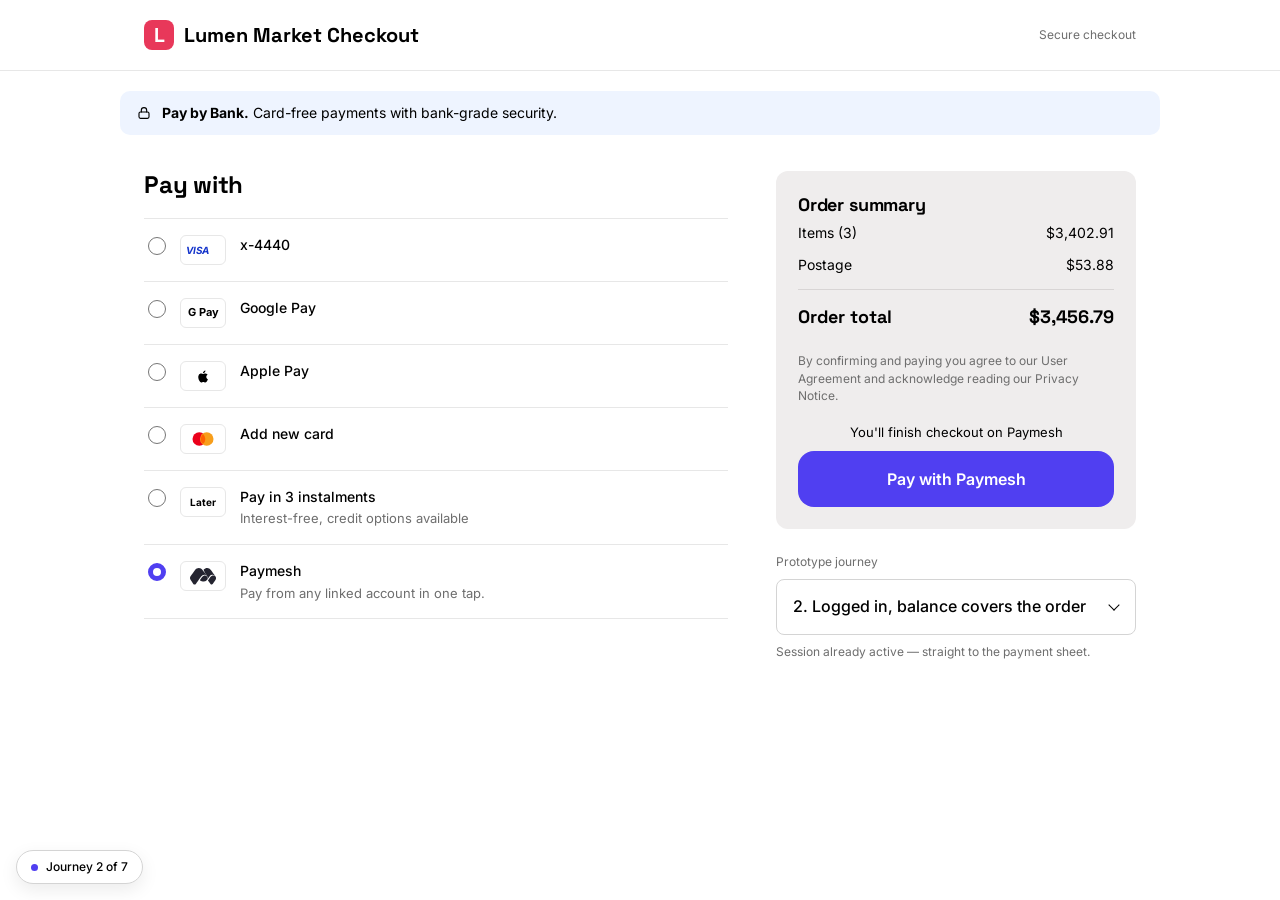
==== index.html @ 7101561f "Build Paymesh login, registration and payment prototype Implements the seven journeys from the Figma" ====
<!DOCTYPE html>
<html lang="en">
<head>
<meta charset="utf-8" />
<meta name="viewport" content="width=device-width, initial-scale=1" />
<title>Paymesh — prototype</title>
<meta name="description" content="Interactive prototype of the Paymesh login, registration and payment flows." />
<link rel="icon" href="assets/favicon.svg" type="image/svg+xml" />
<link rel="preconnect" href="https://fonts.googleapis.com" />
<link rel="preconnect" href="https://fonts.gstatic.com" crossorigin />
<link href="https://fonts.googleapis.com/css2?family=Inter:wght@400;500;600;700&family=Space+Grotesk:wght@500;700&display=swap" rel="stylesheet" />
<link rel="stylesheet" href="styles/app.css" />
</head>
<body>
<div id="root"></div>
<div id="devbar"></div>
<script type="module" src="src/main.js"></script>
</body>
</html>
---- styles/app.css ----
/* ==========================================================================
   Paymesh prototype — design tokens
   Values taken from the Figma source file (fills, radii, type ramp).
   ========================================================================== */

:root {
  /* Brand */
  --brand: #503ff1;
  --brand-press: #4331d4;
  --brand-soft: #eeebfe;

  /* Ink */
  --ink: #000000;
  --ink-strong: #0c0e10;
  --ink-logo: #242430;
  --muted: #6e6e6e;
  --muted-2: #8a8a8a;

  /* Lines & surfaces */
  --line: #d4d4d4;
  --line-soft: #e7e7e7;
  --surface: #ffffff;
  --surface-2: #efeded;
  --surface-3: #f7f6f6;

  /* Status */
  --danger: #ea4335;
  --danger-soft: #fdeceb;
  --success: #12805c;

  /* Shape */
  --r-input: 8px;
  --r-btn: 16px;
  --r-card: 16px;
  --r-pill: 999px;

  /* Type */
  --font-display: "Rebond Grotesque", "Space Grotesk", "Inter", system-ui, sans-serif;
  --font-body: "Inter", system-ui, -apple-system, "Segoe UI", sans-serif;

  /* Metrics */
  --col: 396px;
  --control-h: 56px;
  --page-pad: 40px;
}

/* ==========================================================================
   Reset / base
   ========================================================================== */

*, *::before, *::after { box-sizing: border-box; }

html, body { height: 100%; }

body {
  margin: 0;
  font-family: var(--font-body);
  font-size: 14px;
  line-height: 1.45;
  color: var(--ink);
  background: var(--surface);
  -webkit-font-smoothing: antialiased;
  text-rendering: optimizeLegibility;
}

h1, h2, h3 { font-family: var(--font-display); font-weight: 700; letter-spacing: -0.01em; margin: 0; }

button { font: inherit; color: inherit; }
input, select { font: inherit; color: inherit; }

a { color: inherit; }

img { max-width: 100%; display: block; }

::placeholder { color: var(--muted-2); }

:focus-visible { outline: 2px solid var(--brand); outline-offset: 2px; border-radius: 4px; }

.sr-only {
  position: absolute; width: 1px; height: 1px; padding: 0; margin: -1px;
  overflow: hidden; clip: rect(0 0 0 0); white-space: nowrap; border: 0;
}

/* ==========================================================================
   Page shell
   ========================================================================== */

.page {
  min-height: 100vh;
  min-height: 100dvh;
  display: flex;
  flex-direction: column;
  padding: var(--page-pad);
  background: var(--surface);
}

.page__header {
  flex: 0 0 auto;
  display: flex;
  align-items: center;
  gap: 12px;
  min-height: 32px;
}

.page__body {
  flex: 1 1 auto;
  display: flex;
  justify-content: center;
  padding: 56px 0 40px;
}

.page__footer {
  flex: 0 0 auto;
  text-align: center;
  font-size: 12px;
  font-weight: 500;
  color: var(--muted);
  padding-top: 24px;
}

.page__footer a { text-decoration: underline; text-underline-offset: 2px; }

/* Vertically-centred variant used by the short screens */
.page--center .page__body { align-items: center; padding-top: 0; }

.stack { width: var(--col); max-width: 100%; }
.stack--wide { width: 425px; }

/* ==========================================================================
   Logo
   ========================================================================== */

.logo { display: inline-flex; align-items: center; text-decoration: none; }
.logo svg { height: 32px; width: auto; }
.logo--mark svg { height: 28px; }

/* ==========================================================================
   Typography helpers
   ========================================================================== */

.h1 { font-family: var(--font-display); font-size: 32px; line-height: 1.14; font-weight: 700; }
.h2 { font-family: var(--font-display); font-size: 24px; line-height: 1.2; font-weight: 700; }
.h3 { font-family: var(--font-display); font-size: 18px; line-height: 1.3; font-weight: 700; }

.lede { font-size: 14px; color: var(--ink-strong); margin-top: 10px; }
.muted { color: var(--muted); }
.small { font-size: 12px; }
.center { text-align: center; }
.strong { font-weight: 600; }

.link {
  text-decoration: underline;
  text-underline-offset: 2px;
  cursor: pointer;
  background: none;
  border: 0;
  padding: 0;
  font: inherit;
}
.link:hover { opacity: 0.7; }

/* ==========================================================================
   Buttons
   ========================================================================== */

.btn {
  display: inline-flex;
  align-items: center;
  justify-content: center;
  gap: 10px;
  width: 100%;
  height: var(--control-h);
  padding: 0 20px;
  border: 1px solid transparent;
  border-radius: var(--r-btn);
  font-size: 16px;
  font-weight: 600;
  cursor: pointer;
  transition: background-color .15s ease, border-color .15s ease, opacity .15s ease;
}

.btn--primary { background: var(--brand); color: #fff; }
.btn--primary:hover:not(:disabled) { background: var(--brand-press); }

.btn--secondary { background: #fff; color: var(--ink); border-color: var(--line); font-weight: 400; }
.btn--secondary:hover:not(:disabled) { background: var(--surface-3); }

.btn--ghost { background: transparent; border-color: transparent; font-weight: 500; }

.btn:disabled { cursor: default; opacity: .55; }
.btn--busy { cursor: progress; opacity: 1; }

.btn__spinner {
  width: 16px; height: 16px; border-radius: 50%;
  border: 2px solid rgba(255,255,255,.45);
  border-top-color: #fff;
  animation: spin .7s linear infinite;
}
@keyframes spin { to { transform: rotate(360deg); } }

.btn-row { display: flex; gap: 12px; }
.btn-row .btn { flex: 1; }

/* Cancel link that sits under the primary action */
.under-action { display: block; margin: 20px auto 0; text-align: center; font-size: 14px; }

/* ==========================================================================
   Divider with label
   ========================================================================== */

.or {
  display: grid;
  grid-template-columns: 1fr auto 1fr;
  align-items: center;
  gap: 16px;
  margin: 20px 0;
  font-size: 14px;
}
.or::before, .or::after { content: ""; height: 1px; background: var(--ink); opacity: .25; }

/* ==========================================================================
   Form fields
   ========================================================================== */

.field { margin-top: 18px; }
.field:first-child { margin-top: 0; }

.field__label {
  display: block;
  font-size: 14px;
  font-weight: 500;
  margin-bottom: 6px;
}
.field__req { color: var(--danger); }

.field__hint { font-size: 12px; color: var(--muted); margin-top: 6px; }

.field__error { font-size: 12px; color: var(--danger); margin-top: 6px; }

.input {
  width: 100%;
  height: var(--control-h);
  padding: 0 16px;
  background: #fff;
  border: 1px solid var(--line);
  border-radius: var(--r-input);
  font-size: 16px;
  font-weight: 500;
}
.input:focus { outline: none; border-color: var(--brand); box-shadow: 0 0 0 3px rgba(80,63,241,.12); }
.input[aria-invalid="true"] { border-color: var(--danger); }

select.input { appearance: none; cursor: pointer; background-image: none; }

.select-wrap { position: relative; }
.select-wrap::after {
  content: "";
  position: absolute; right: 18px; top: 50%;
  width: 8px; height: 8px; margin-top: -6px;
  border-right: 1.6px solid var(--ink); border-bottom: 1.6px solid var(--ink);
  transform: rotate(45deg);
  pointer-events: none;
}

/* Password field with reveal toggle */
.input-affix { position: relative; }
.input-affix .input { padding-right: 52px; }
.input-affix__btn {
  position: absolute; right: 6px; top: 50%; transform: translateY(-50%);
  width: 40px; height: 40px;
  display: grid; place-items: center;
  background: none; border: 0; cursor: pointer; border-radius: 8px;
}
.input-affix__btn:hover { background: var(--surface-3); }

/* Phone field: dial-code select + number */
.phone { display: grid; grid-template-columns: 116px 1fr; }
.phone .phone__code {
  height: var(--control-h);
  display: flex; align-items: center; gap: 8px;
  padding: 0 12px;
  border: 1px solid var(--line);
  border-right: 0;
  border-radius: var(--r-input) 0 0 var(--r-input);
  font-size: 16px;
  background: #fff;
}
.phone .input { border-radius: 0 var(--r-input) var(--r-input) 0; }
.flag { width: 22px; height: 16px; border-radius: 3px; flex: 0 0 auto; }

/* Password strength meter */
.strength { margin-top: 10px; display: flex; align-items: center; gap: 10px; }
.strength__track { flex: 1; height: 6px; border-radius: 999px; background: var(--line-soft); overflow: hidden; }
.strength__bar { height: 100%; width: 0; border-radius: 999px; background: var(--danger); transition: width .2s ease, background-color .2s ease; }
.strength__label { font-size: 12px; color: var(--muted); min-width: 54px; text-align: right; }
.strength[data-level="2"] .strength__bar { background: #e8a33d; }
.strength[data-level="3"] .strength__bar { background: var(--success); }

/* ==========================================================================
   OTP input
   ========================================================================== */

.otp { display: flex; gap: 14px; margin: 24px 0 18px; }
.otp__box {
  width: 54px; height: 54px;
  text-align: center;
  font-size: 20px;
  font-weight: 600;
  border: 1px solid var(--line);
  border-radius: var(--r-input);
  background: #fff;
}
.otp__box:focus { outline: none; border-color: var(--brand); box-shadow: 0 0 0 3px rgba(80,63,241,.12); }
.otp[data-invalid="true"] .otp__box { border-color: var(--danger); }

.resend { font-size: 12px; text-align: center; color: var(--ink-strong); margin-bottom: 22px; }

/* ==========================================================================
   Stepper (registration)
   ========================================================================== */

.stepper { display: flex; justify-content: center; gap: 28px; margin-bottom: 32px; }
.step { display: inline-flex; align-items: center; gap: 8px; font-size: 14px; color: var(--muted); }
.step__dot {
  width: 18px; height: 18px; border-radius: 50%;
  border: 1.5px dashed var(--ink);
  display: grid; place-items: center;
  flex: 0 0 auto;
}
.step--done { color: var(--brand); }
.step--done .step__dot { border: 0; }
.step--current { color: var(--ink); font-weight: 500; }

/* ==========================================================================
   Card (payment / pending payment)
   ========================================================================== */

.card {
  width: 425px;
  max-width: 100%;
  background: var(--surface-2);
  border-radius: var(--r-card);
  padding: 2px;
}
.card__head { padding: 16px 20px 14px; }
.card__head h2 { font-size: 20px; }
.card__head p { margin: 6px 0 0; font-size: 14px; color: var(--ink-strong); }
.card__body {
  background: #fff;
  border: 1px solid var(--line-soft);
  border-radius: var(--r-card);
  padding: 24px 22px;
}

/* Merchant identity block */
.merchant { text-align: center; }
.merchant__logo {
  width: 48px; height: 48px; border-radius: 50%;
  margin: 0 auto 10px;
  display: grid; place-items: center;
  color: #fff;
  font-weight: 700;
  font-family: var(--font-display);
}
.merchant__name { display: block; font-size: 14px; }

.amount { text-align: center; margin: 18px 0 20px; }
.amount__value { font-family: var(--font-display); font-size: 38px; line-height: 1.1; font-weight: 700; letter-spacing: -0.02em; }
.amount__sub { font-size: 12px; color: var(--muted); margin-top: 6px; }
.amount__label { font-size: 13px; font-weight: 600; }

/* Rows inside the payment card */
.rowline { border-top: 1px solid var(--line-soft); }

.row {
  display: flex;
  gap: 12px;
  padding: 14px 0;
  align-items: flex-start;
}
.row__icon { flex: 0 0 auto; width: 20px; height: 20px; margin-top: 2px; color: var(--ink); }
.row__main { flex: 1 1 auto; min-width: 0; }
.row__title { display: block; font-size: 14px; }
.row__sub { display: block; font-size: 12px; color: var(--muted); margin-top: 2px; }
.row__side { text-align: right; flex: 0 0 auto; }
.row__amount { display: block; font-size: 14px; }
.row__amount-sub { display: block; font-size: 12px; color: var(--muted); margin-top: 2px; }
.row--danger .row__title,
.row--danger .row__amount,
.row--danger .row__amount-sub { color: var(--danger); }

.note { font-size: 14px; padding: 4px 0 14px; }

/* Selectable funding card */
.choice {
  display: flex; align-items: center; gap: 12px;
  width: 100%;
  padding: 14px 0;
  background: none; border: 0; cursor: pointer; text-align: left;
}
.choice__brand {
  width: 40px; height: 28px; border-radius: 6px;
  border: 1px solid var(--line-soft);
  display: grid; place-items: center;
  flex: 0 0 auto;
  background: #fff;
}
.choice__main { flex: 1 1 auto; }
.choice__radio {
  width: 18px; height: 18px; border-radius: 50%;
  border: 1.5px solid var(--line);
  flex: 0 0 auto;
  display: grid; place-items: center;
}
.choice[aria-checked="true"] .choice__radio { border-color: var(--brand); border-width: 5px; }

/* Transfer visual (authorize screen) */
.transfer { display: flex; align-items: flex-start; justify-content: center; gap: 26px; margin: 22px 0 26px; }
.transfer__end { text-align: center; width: 132px; }
.transfer__avatar {
  width: 44px; height: 44px; border-radius: 50%;
  margin: 0 auto 8px;
  display: grid; place-items: center;
  color: #fff;
}
.transfer__label { display: block; font-size: 12px; font-weight: 500; }
.transfer__arrow { margin-top: 12px; color: var(--ink); }

/* Inline error banner inside the payment card */
.alert {
  display: flex; gap: 8px;
  margin-top: 14px;
  font-size: 14px;
  color: var(--danger);
}
.alert__icon { flex: 0 0 auto; margin-top: 2px; }
.alert a { text-decoration: underline; }

/* ==========================================================================
   Result screens
   ========================================================================== */

.result { text-align: center; }
.result__art { width: 168px; margin: 0 auto 8px; }
.result__title { font-family: var(--font-display); font-size: 24px; font-weight: 700; }
.result__body { font-size: 14px; margin: 10px auto 26px; max-width: 340px; }

/* ==========================================================================
   Split login (scenario 1 — arriving from the Paymesh website)
   ========================================================================== */

.split { display: grid; grid-template-columns: 1fr 1fr; gap: 24px; min-height: 100vh; min-height: 100dvh; padding: var(--page-pad); }
.split__left { display: flex; flex-direction: column; }
.split__content { flex: 1 1 auto; display: flex; align-items: center; justify-content: center; }
.split__art {
  border-radius: 12px;
  background: url("../assets/auth-visual.png") center/cover no-repeat;
  min-height: 400px;
}

@media (max-width: 900px) {
  .split { grid-template-columns: 1fr; }
  .split__art { display: none; }
}

/* ==========================================================================
   Google sign-in (imitates the Google account chooser from the design)
   ========================================================================== */

.google-page {
  min-height: 100vh; min-height: 100dvh;
  background: #131314;
  color: #e3e3e3;
  display: flex; flex-direction: column; align-items: center;
  padding: 40px 24px;
  font-family: "Google Sans", var(--font-body);
}
.google-card { width: 100%; max-width: 400px; margin: auto 0; }
.google-card h1 { font-family: var(--font-body); font-size: 24px; font-weight: 400; color: #e3e3e3; margin: 18px 0 6px; }
.google-card p { color: #c4c7c5; font-size: 14px; margin: 0; }
.google-brand { display: flex; align-items: center; gap: 8px; font-size: 14px; color: #c4c7c5; }
.google-list { margin: 28px 0 0; border-top: 1px solid #444746; }
.google-item {
  display: flex; align-items: center; gap: 14px;
  width: 100%; padding: 14px 4px;
  background: none; border: 0; border-bottom: 1px solid #444746;
  cursor: pointer; text-align: left; color: inherit;
}
.google-item:hover { background: #1e1f20; }
.google-avatar {
  width: 34px; height: 34px; border-radius: 50%;
  background: #7b5cd6; color: #fff;
  display: grid; place-items: center;
  font-size: 13px; font-weight: 500;
  flex: 0 0 auto;
}
.google-item__name { font-size: 14px; }
.google-item__mail { font-size: 12px; color: #9aa0a6; }
.google-fine { font-size: 12px; color: #9aa0a6; margin-top: 28px; line-height: 1.6; }
.google-actions { display: flex; justify-content: flex-end; gap: 8px; margin-top: 32px; }
.google-btn {
  height: 40px; padding: 0 22px; border-radius: 999px;
  border: 1px solid #8e918f; background: transparent; color: #a8c7fa;
  font-size: 14px; font-weight: 500; cursor: pointer;
}
.google-btn--filled { background: #a8c7fa; color: #062e6f; border-color: transparent; }
.google-foot { display: flex; gap: 20px; font-size: 12px; color: #9aa0a6; margin-top: auto; padding-top: 40px; }

/* ==========================================================================
   Merchant demo checkout
   ========================================================================== */

.shop { min-height: 100vh; min-height: 100dvh; background: #fff; }
.shop__bar { border-bottom: 1px solid var(--line-soft); }
.shop__bar-in {
  max-width: 1040px; margin: 0 auto; padding: 20px 24px;
  display: flex; align-items: center; justify-content: space-between; gap: 16px;
}
.shop__brand { display: flex; align-items: center; gap: 10px; font-family: var(--font-display); font-weight: 700; font-size: 20px; }
.shop__mark { width: 30px; height: 30px; border-radius: 8px; display: grid; place-items: center; color: #fff; }
.shop__grid {
  max-width: 1040px; margin: 0 auto; padding: 36px 24px 80px;
  display: grid; grid-template-columns: 1fr 360px; gap: 48px; align-items: start;
}
@media (max-width: 880px) { .shop__grid { grid-template-columns: 1fr; gap: 28px; } }

.shop__promo {
  display: flex; gap: 10px; align-items: center;
  background: #eef4ff; border-radius: 10px;
  padding: 12px 16px; font-size: 14px;
  max-width: 1040px; margin: 20px auto 0;
}

.pay-list { margin-top: 18px; border-top: 1px solid var(--line-soft); }
.pay-option {
  display: flex; gap: 14px; align-items: flex-start;
  width: 100%; padding: 16px 4px;
  border: 0; border-bottom: 1px solid var(--line-soft);
  background: none; cursor: pointer; text-align: left;
}
.pay-option:hover { background: var(--surface-3); }
.pay-option__radio {
  width: 18px; height: 18px; border-radius: 50%;
  border: 1.5px solid #767676; flex: 0 0 auto; margin-top: 2px;
  display: grid; place-items: center;
}
.pay-option[aria-checked="true"] .pay-option__radio { border: 5px solid var(--brand); }
.pay-option__logo {
  width: 46px; height: 30px; border-radius: 6px;
  border: 1px solid var(--line-soft); background: #fff;
  display: grid; place-items: center; flex: 0 0 auto;
}
.pay-option__main { flex: 1 1 auto; }
.pay-option__title { display: block; font-size: 14px; font-weight: 500; }
.pay-option__sub { display: block; font-size: 13px; color: var(--muted); margin-top: 2px; }

.summary { background: var(--surface-2); border-radius: 12px; padding: 22px; }
.summary__row { display: flex; justify-content: space-between; font-size: 14px; padding: 6px 0; }
.summary__total { display: flex; justify-content: space-between; font-family: var(--font-display); font-weight: 700; font-size: 18px; padding: 14px 0; border-top: 1px solid #d8d5d5; margin-top: 8px; }
.summary__fine { font-size: 12px; color: var(--muted); margin: 8px 0 18px; }
.summary__handoff { font-size: 13px; text-align: center; margin-bottom: 10px; }

/* ==========================================================================
   Paymesh app home (end of the "log in from the website" scenario)
   ========================================================================== */

.app-home { width: 480px; max-width: 100%; }
.balance-card {
  background: var(--surface-2);
  border-radius: var(--r-card);
  padding: 24px;
  margin-top: 22px;
}
.balance-card__label { font-size: 13px; color: var(--muted); }
.balance-card__value { font-family: var(--font-display); font-size: 34px; font-weight: 700; margin-top: 4px; }
.balance-card__sub { font-size: 12px; color: var(--muted); }
.activity { margin-top: 26px; }
.activity__item { display: flex; justify-content: space-between; padding: 14px 0; border-top: 1px solid var(--line-soft); font-size: 14px; }

/* ==========================================================================
   "Demo inbox" helper — surfaces the emailed verification code
   ========================================================================== */

.inbox {
  display: flex; align-items: center; gap: 12px;
  border: 1px solid var(--line-soft);
  background: var(--surface-3);
  border-radius: 12px;
  padding: 12px 14px;
  margin-bottom: 22px;
  font-size: 13px;
}
.inbox__code { font-family: var(--font-display); font-weight: 700; font-size: 18px; letter-spacing: .14em; }
.inbox__fill { margin-left: auto; }

/* ==========================================================================
   Prototype control panel
   ========================================================================== */

.dev {
  position: fixed; left: 16px; bottom: 16px; z-index: 50;
  font-family: var(--font-body);
}
.dev__toggle {
  display: inline-flex; align-items: center; gap: 8px;
  height: 34px; padding: 0 14px;
  border-radius: 999px; border: 1px solid var(--line);
  background: #fff; font-size: 12px; font-weight: 500; cursor: pointer;
  box-shadow: 0 6px 18px rgba(0,0,0,.08);
}
.dev__dot { width: 7px; height: 7px; border-radius: 50%; background: var(--brand); }
.dev__panel {
  width: 320px;
  background: #fff;
  border: 1px solid var(--line-soft);
  border-radius: 14px;
  box-shadow: 0 18px 44px rgba(0,0,0,.16);
  padding: 14px;
  margin-bottom: 10px;
}
.dev__title { font-size: 12px; font-weight: 600; text-transform: uppercase; letter-spacing: .06em; color: var(--muted); }
.dev__item {
  display: block; width: 100%; text-align: left;
  padding: 9px 10px; margin-top: 4px;
  border: 0; border-radius: 8px; background: none; cursor: pointer;
  font-size: 13px; line-height: 1.35;
}
.dev__item:hover { background: var(--surface-3); }
.dev__item[aria-current="true"] { background: var(--brand-soft); color: var(--brand); font-weight: 500; }
.dev__num { font-weight: 600; margin-right: 6px; }
.dev__foot { margin-top: 10px; padding-top: 10px; border-top: 1px solid var(--line-soft); display: flex; gap: 8px; }
.dev__foot button { flex: 1; height: 32px; border-radius: 8px; border: 1px solid var(--line); background: #fff; font-size: 12px; cursor: pointer; }
.dev__foot button:hover { background: var(--surface-3); }
[hidden] { display: none !important; }

/* ==========================================================================
   Narrow screens
   ========================================================================== */

@media (max-width: 560px) {
  :root { --page-pad: 20px; --col: 100%; }
  .page__body { padding: 32px 0 24px; }
  .h1 { font-size: 26px; }
  .stepper { gap: 14px; }
  .step { font-size: 12px; }
  .otp { gap: 8px; }
  .otp__box { width: 100%; height: 52px; }
  .card { width: 100%; }
  .card__body { padding: 20px 16px; }
  .amount__value { font-size: 32px; }
  .shop__bar-in, .shop__grid { padding-left: 16px; padding-right: 16px; }
  .shop__promo { margin-left: 16px; margin-right: 16px; }
  .page__footer { padding-bottom: 44px; } /* clear the prototype pill */
  .dev { left: 12px; bottom: 12px; }
  .dev__panel { width: min(320px, calc(100vw - 24px)); }
}

/* ==========================================================================
   Motion
   ========================================================================== */

.fade-in { animation: fade .22s ease both; }
@keyframes fade { from { opacity: 0; transform: translateY(4px); } to { opacity: 1; transform: none; } }

@media (prefers-reduced-motion: reduce) {
  *, *::before, *::after { animation-duration: .01ms !important; transition-duration: .01ms !important; }
}
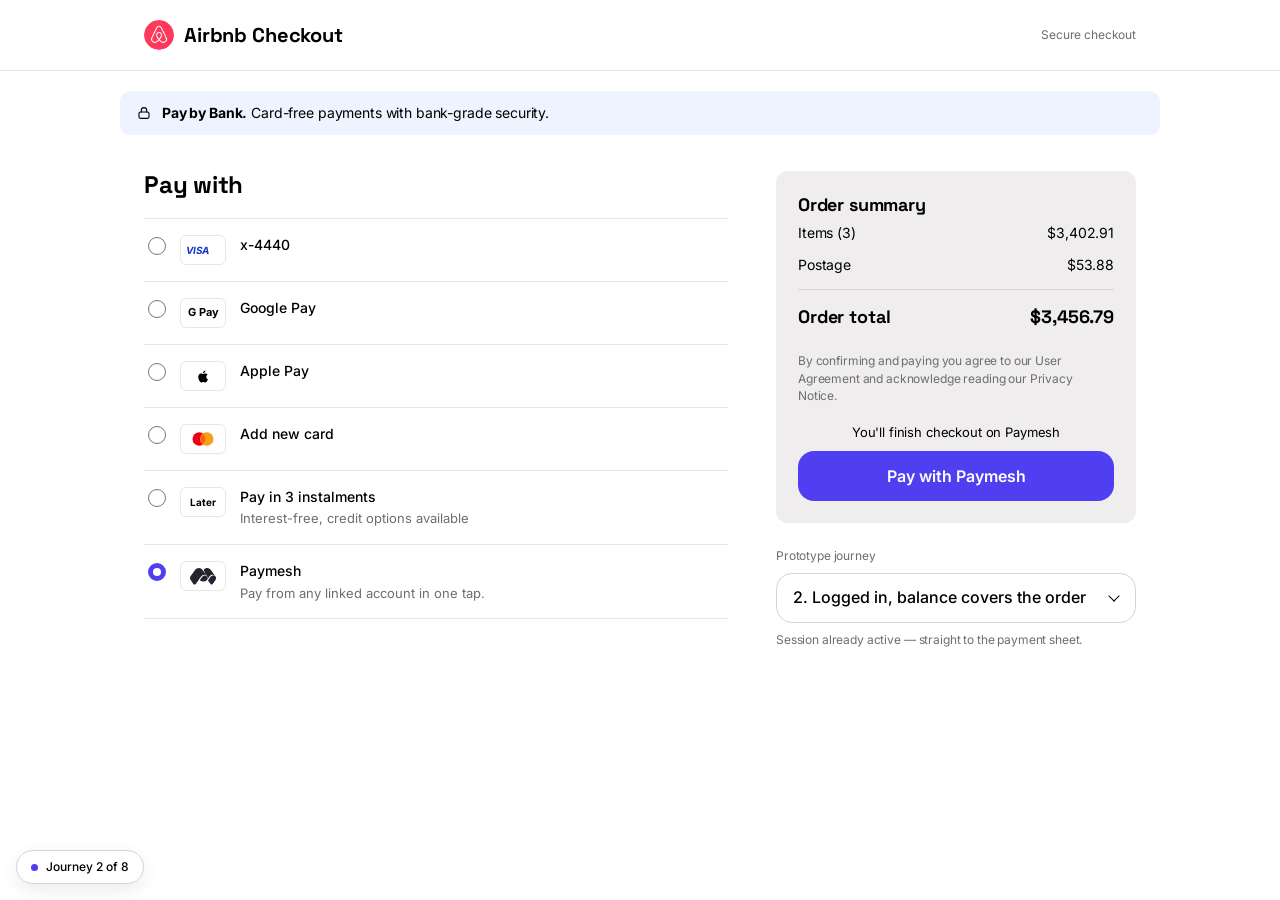
==== commit 2902a3a5: "Add Vercel Web Analytics Uses the static-site script tag rather than the @vercel/analytics package, " ====
--- a/index.html
+++ b/index.html
@@ -15,5 +15,9 @@
 <div id="root"></div>
 <div id="devbar"></div>
 <script type="module" src="src/main.js"></script>
+
+<!-- Vercel Web Analytics. Served by Vercel once the feature is enabled for the
+     project; 404s harmlessly on a local server. -->
+<script defer src="/_vercel/insights/script.js"></script>
 </body>
 </html>
--- a/styles/app.css
+++ b/styles/app.css
@@ -26,10 +26,10 @@
   /* Status */
   --danger: #ea4335;
   --danger-soft: #fdeceb;
-  --success: #12805c;
+  --success: #16a34a;
 
   /* Shape */
-  --r-input: 8px;
+  --r-input: 16px;
   --r-btn: 16px;
   --r-card: 16px;
   --r-pill: 999px;
@@ -40,7 +40,7 @@
 
   /* Metrics */
   --col: 396px;
-  --control-h: 56px;
+  --control-h: 50px;
   --page-pad: 40px;
 }
 
@@ -57,6 +57,7 @@
   font-family: var(--font-body);
   font-size: 14px;
   line-height: 1.45;
+  letter-spacing: -0.01em; /* Inter is set at -1% throughout */
   color: var(--ink);
   background: var(--surface);
   -webkit-font-smoothing: antialiased;
@@ -158,6 +159,7 @@
   font: inherit;
 }
 .link:hover { opacity: 0.7; }
+.link svg { vertical-align: -3px; }
 
 /* ==========================================================================
    Buttons
@@ -180,15 +182,15 @@
 }
 
 .btn--primary { background: var(--brand); color: #fff; }
-.btn--primary:hover:not(:disabled) { background: var(--brand-press); }
+.btn--primary:hover { background: var(--brand-press); }
 
 .btn--secondary { background: #fff; color: var(--ink); border-color: var(--line); font-weight: 400; }
-.btn--secondary:hover:not(:disabled) { background: var(--surface-3); }
+.btn--secondary:hover { background: var(--surface-3); }
 
 .btn--ghost { background: transparent; border-color: transparent; font-weight: 500; }
 
-.btn:disabled { cursor: default; opacity: .55; }
-.btn--busy { cursor: progress; opacity: 1; }
+/* Buttons are never disabled — a missing detail is reported under the button. */
+.btn--busy { cursor: progress; }
 
 .btn__spinner {
   width: 16px; height: 16px; border-radius: 50%;
@@ -273,28 +275,84 @@
 }
 .input-affix__btn:hover { background: var(--surface-3); }
 
+/* Postcode lookup with an address dropdown */
+.combo { position: relative; }
+.combo__list {
+  position: absolute; z-index: 20;
+  top: calc(100% + 6px); left: 0; right: 0;
+  margin: 0; padding: 6px;
+  list-style: none;
+  background: #fff;
+  border: 1px solid var(--line-soft);
+  border-radius: 12px;
+  box-shadow: 0 16px 36px rgba(0, 0, 0, .13);
+  max-height: 268px; overflow-y: auto;
+}
+.combo__opt {
+  padding: 10px 12px;
+  border-radius: 8px;
+  cursor: pointer;
+  font-size: 14px;
+}
+.combo__opt:hover,
+.combo__opt[aria-selected="true"] { background: var(--brand-soft); }
+.combo__opt small { display: block; font-size: 12px; color: var(--muted); margin-top: 2px; }
+.combo__empty { padding: 10px 12px; font-size: 13px; color: var(--muted); }
+
 /* Phone field: dial-code select + number */
-.phone { display: grid; grid-template-columns: 116px 1fr; }
+.phone { display: grid; grid-template-columns: 126px 1fr; }
 .phone .phone__code {
+  position: relative;
   height: var(--control-h);
   display: flex; align-items: center; gap: 8px;
-  padding: 0 12px;
+  padding: 0 12px 0 14px;
   border: 1px solid var(--line);
   border-right: 0;
   border-radius: var(--r-input) 0 0 var(--r-input);
   font-size: 16px;
   background: #fff;
-}
+  cursor: pointer;
+}
+.phone__code [data-dial] { display: flex; align-items: center; gap: 8px; white-space: nowrap; }
+.phone__code svg:last-of-type { margin-left: auto; flex: 0 0 auto; }
+
+/* A real select, laid over the prefix so the flag and dial code show through */
+.phone__select {
+  position: absolute; inset: 0;
+  width: 100%; height: 100%;
+  opacity: 0; cursor: pointer;
+  appearance: none; border: 0; background: none;
+}
+.phone__code:focus-within { border-color: var(--brand); box-shadow: 0 0 0 3px rgba(80, 63, 241, .12); }
 .phone .input { border-radius: 0 var(--r-input) var(--r-input) 0; }
 .flag { width: 22px; height: 16px; border-radius: 3px; flex: 0 0 auto; }
 
-/* Password strength meter */
-.strength { margin-top: 10px; display: flex; align-items: center; gap: 10px; }
-.strength__track { flex: 1; height: 6px; border-radius: 999px; background: var(--line-soft); overflow: hidden; }
-.strength__bar { height: 100%; width: 0; border-radius: 999px; background: var(--danger); transition: width .2s ease, background-color .2s ease; }
-.strength__label { font-size: 12px; color: var(--muted); min-width: 54px; text-align: right; }
-.strength[data-level="2"] .strength__bar { background: #e8a33d; }
-.strength[data-level="3"] .strength__bar { background: var(--success); }
+/* Password strength: a label, a verdict, and four segments */
+.strength { margin-top: 16px; }
+
+.strength__head { display: flex; align-items: baseline; justify-content: space-between; gap: 12px; }
+.strength__title { font-size: 14px; }
+.strength__label { font-size: 14px; font-weight: 600; color: var(--strength-color); }
+
+.strength__bars { display: grid; grid-template-columns: repeat(4, 1fr); gap: 8px; margin-top: 10px; }
+.strength__bars span {
+  height: 4px;
+  border-radius: 2px;
+  background: var(--line-soft);
+  transition: background-color .2s ease;
+}
+
+.strength[data-level="1"] { --strength-color: var(--danger); }
+.strength[data-level="2"] { --strength-color: #f0932b; }
+.strength[data-level="3"] { --strength-color: #7cb342; }
+.strength[data-level="4"] { --strength-color: var(--success); }
+
+.strength[data-level="1"] .strength__bars span:nth-child(-n + 1),
+.strength[data-level="2"] .strength__bars span:nth-child(-n + 2),
+.strength[data-level="3"] .strength__bars span:nth-child(-n + 3),
+.strength[data-level="4"] .strength__bars span:nth-child(-n + 4) {
+  background: var(--strength-color);
+}
 
 /* ==========================================================================
    OTP input
@@ -302,12 +360,12 @@
 
 .otp { display: flex; gap: 14px; margin: 24px 0 18px; }
 .otp__box {
-  width: 54px; height: 54px;
+  width: var(--control-h); height: var(--control-h);
   text-align: center;
   font-size: 20px;
   font-weight: 600;
   border: 1px solid var(--line);
-  border-radius: var(--r-input);
+  border-radius: 8px;
   background: #fff;
 }
 .otp__box:focus { outline: none; border-color: var(--brand); box-shadow: 0 0 0 3px rgba(80,63,241,.12); }
@@ -320,16 +378,10 @@
    ========================================================================== */
 
 .stepper { display: flex; justify-content: center; gap: 28px; margin-bottom: 32px; }
-.step { display: inline-flex; align-items: center; gap: 8px; font-size: 14px; color: var(--muted); }
-.step__dot {
-  width: 18px; height: 18px; border-radius: 50%;
-  border: 1.5px dashed var(--ink);
-  display: grid; place-items: center;
-  flex: 0 0 auto;
-}
+.step { display: inline-flex; align-items: center; gap: 8px; font-size: 14px; color: var(--ink); white-space: nowrap; }
+.step__dot { display: inline-flex; flex: 0 0 auto; }
 .step--done { color: var(--brand); }
-.step--done .step__dot { border: 0; }
-.step--current { color: var(--ink); font-weight: 500; }
+.step--current { font-weight: 500; }
 
 /* ==========================================================================
    Card (payment / pending payment)
@@ -362,12 +414,13 @@
   font-weight: 700;
   font-family: var(--font-display);
 }
+img.merchant__logo { display: block; object-fit: cover; }
 .merchant__name { display: block; font-size: 14px; }
 
 .amount { text-align: center; margin: 18px 0 20px; }
 .amount__value { font-family: var(--font-display); font-size: 38px; line-height: 1.1; font-weight: 700; letter-spacing: -0.02em; }
-.amount__sub { font-size: 12px; color: var(--muted); margin-top: 6px; }
-.amount__label { font-size: 13px; font-weight: 600; }
+.amount__sub { font-size: 16px; color: var(--muted); margin-top: 6px; }
+.amount__label { display: block; font-size: 13px; font-weight: 600; margin-bottom: 8px; }
 
 /* Rows inside the payment card */
 .rowline { border-top: 1px solid var(--line-soft); }
@@ -414,6 +467,17 @@
 }
 .choice[aria-checked="true"] .choice__radio { border-color: var(--brand); border-width: 5px; }
 
+/* "Add new card" — a link, not a button, so the cards stay the emphasis */
+.add-card {
+  display: flex; align-items: center; gap: 10px;
+  width: 100%; padding: 16px 0;
+  background: none; border: 0;
+  font-size: 16px; text-align: left;
+  cursor: pointer;
+}
+.add-card span { text-decoration: underline; text-underline-offset: 3px; }
+.add-card:hover span { opacity: .7; }
+
 /* Transfer visual (authorize screen) */
 .transfer { display: flex; align-items: flex-start; justify-content: center; gap: 26px; margin: 22px 0 26px; }
 .transfer__end { text-align: center; width: 132px; }
@@ -423,10 +487,11 @@
   display: grid; place-items: center;
   color: #fff;
 }
+img.transfer__avatar { display: block; object-fit: cover; }
 .transfer__label { display: block; font-size: 12px; font-weight: 500; }
 .transfer__arrow { margin-top: 12px; color: var(--ink); }
 
-/* Inline error banner inside the payment card */
+/* Error status shown under a primary action */
 .alert {
   display: flex; gap: 8px;
   margin-top: 14px;
@@ -441,7 +506,7 @@
    ========================================================================== */
 
 .result { text-align: center; }
-.result__art { width: 168px; margin: 0 auto 8px; }
+.result__art { display: block; width: 168px; height: auto; margin: 0 auto 8px; }
 .result__title { font-family: var(--font-display); font-size: 24px; font-weight: 700; }
 .result__body { font-size: 14px; margin: 10px auto 26px; max-width: 340px; }
 
@@ -518,6 +583,7 @@
 }
 .shop__brand { display: flex; align-items: center; gap: 10px; font-family: var(--font-display); font-weight: 700; font-size: 20px; }
 .shop__mark { width: 30px; height: 30px; border-radius: 8px; display: grid; place-items: center; color: #fff; }
+img.shop__mark { display: block; border-radius: 50%; object-fit: cover; }
 .shop__grid {
   max-width: 1040px; margin: 0 auto; padding: 36px 24px 80px;
   display: grid; grid-template-columns: 1fr 360px; gap: 48px; align-items: start;
@@ -576,22 +642,6 @@
 .balance-card__sub { font-size: 12px; color: var(--muted); }
 .activity { margin-top: 26px; }
 .activity__item { display: flex; justify-content: space-between; padding: 14px 0; border-top: 1px solid var(--line-soft); font-size: 14px; }
-
-/* ==========================================================================
-   "Demo inbox" helper — surfaces the emailed verification code
-   ========================================================================== */
-
-.inbox {
-  display: flex; align-items: center; gap: 12px;
-  border: 1px solid var(--line-soft);
-  background: var(--surface-3);
-  border-radius: 12px;
-  padding: 12px 14px;
-  margin-bottom: 22px;
-  font-size: 13px;
-}
-.inbox__code { font-family: var(--font-display); font-weight: 700; font-size: 18px; letter-spacing: .14em; }
-.inbox__fill { margin-left: auto; }
 
 /* ==========================================================================
    Prototype control panel
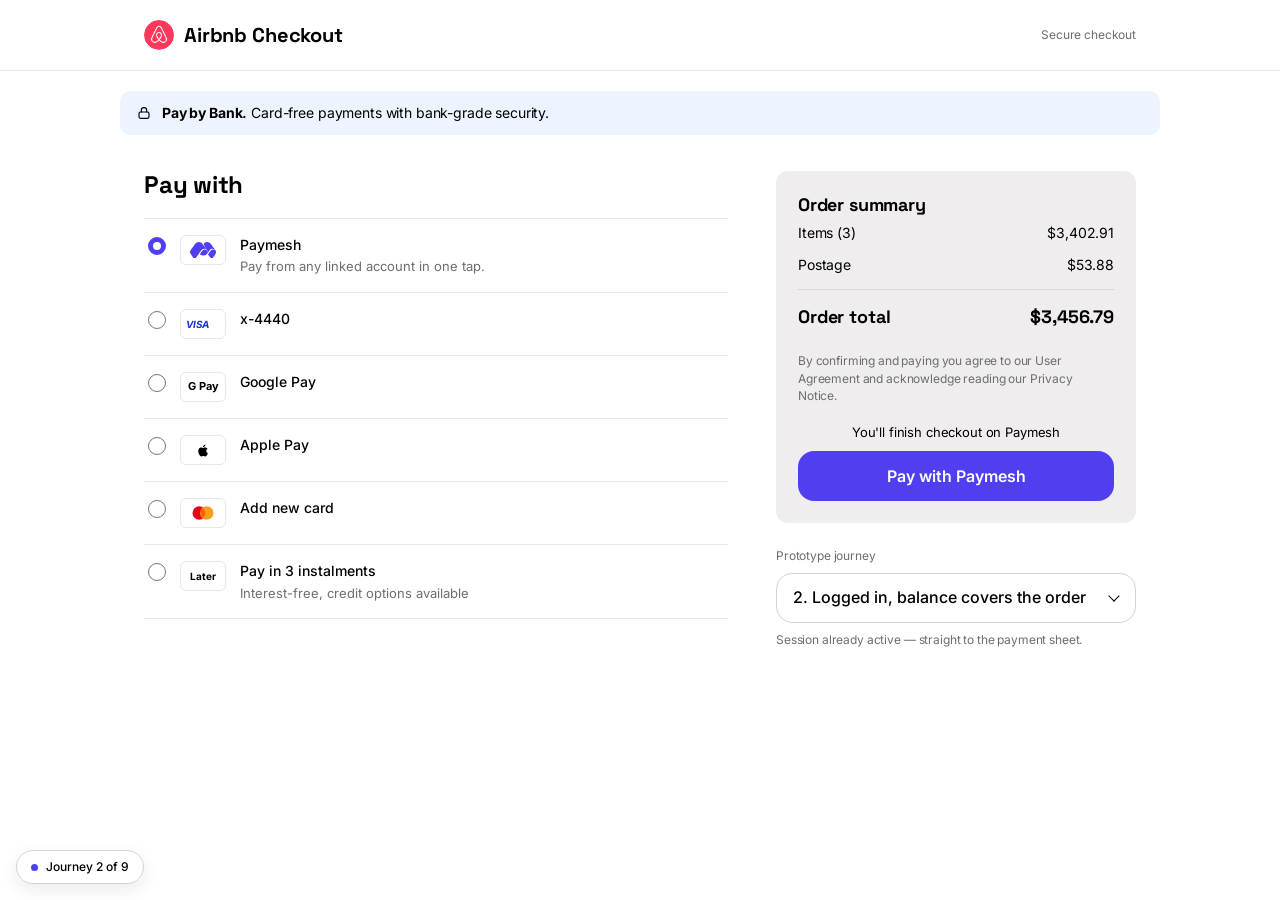
==== commit e3679872: "Add the redesigned registration journey built on the design system Journey 9 follows the Figma page " ====
--- a/index.html
+++ b/index.html
@@ -10,6 +10,7 @@
 <link rel="preconnect" href="https://fonts.gstatic.com" crossorigin />
 <link href="https://fonts.googleapis.com/css2?family=Inter:wght@400;500;600;700&family=Space+Grotesk:wght@500;700&display=swap" rel="stylesheet" />
 <link rel="stylesheet" href="styles/app.css" />
+<link rel="stylesheet" href="styles/ds.css" />
 </head>
 <body>
 <div id="root"></div>
--- a/styles/ds.css
+++ b/styles/ds.css
@@ -0,0 +1,573 @@
+/* ==========================================================================
+   Paymesh Design System — tokens and components
+   Token names mirror the Figma variables (text/primary → --text-primary,
+   spacing/16 → --spacing-16, Heading/3XL/Bold → --heading-3xl, …).
+   Components carry the Figma component name in a comment and use a ds- prefix
+   so they can sit alongside the original prototype styles in app.css.
+   ========================================================================== */
+
+:root {
+  /* Colour — text */
+  --text-primary: #1b1b1e;
+  --text-secondary: #4f4f58;
+  --text-tertiary: #72727a;
+  --text-default: #0c0e10;
+  --text-inverse: #fafafb;
+  --text-brand: #503ff1;
+  --text-muted: #6e6e6e;
+
+  /* Colour — action, icon, border, surface */
+  --action-primary-default: #503ff1;
+  --action-primary-hover: #4331d4;
+  --icon-primary: #26262a;
+  --border-default: #bdbdc1;
+  --border-subtle: #e5e5e7;
+  --border-focus: #818dfe;
+  --border-danger: #fc0606;
+  --surface-primary: #fafafb;
+  --surface-secondary: #f4f4f6;
+  --base-white: #ffffff;
+  --neutral-300: #d4d4d4;
+  --neutral-700: #404040;
+  --brand-100: #f4ebff;
+
+  /* Spacing */
+  --spacing-0: 0;
+  --spacing-2: 2px;
+  --spacing-4: 4px;
+  --spacing-8: 8px;
+  --spacing-12: 12px;
+  --spacing-16: 16px;
+  --spacing-24: 24px;
+  --spacing-32: 32px;
+  --spacing-48: 48px;
+  --spacing-72: 72px;
+  --spacing-96: 96px;
+
+  /* Radius */
+  --radius-s: 4px;
+  --radius-m: 8px;
+  --radius-xl: 16px;
+  --radius-full: 999px;
+
+  /* Effects */
+  --shadow-xs: 0 1px 2px rgba(0, 0, 0, .05);
+  --shadow-xs-focused: 0 1px 2px rgba(0, 0, 0, .05), 0 0 0 4px var(--brand-100);
+  --shadow-card-outer: 0 2px 4px rgba(0, 0, 0, .04);
+  --shadow-card-inner: 0 6px 16px rgba(0, 0, 0, .04), 0 2px 4px rgba(0, 0, 0, .04), 0 0 1px rgba(0, 0, 0, .4);
+
+  /* Type — families */
+  --font-family-rebond: "Rebond Grotesque", "Space Grotesk", "Inter", system-ui, sans-serif;
+  --font-family-inter: "Inter", system-ui, -apple-system, "Segoe UI", sans-serif;
+  --tracking-text: -0.16px;
+
+  /* Type — styles (weight size/line-height family) */
+  --heading-3xl: 700 40px/40px var(--font-family-rebond);
+  --heading-2xl: 700 32px/32px var(--font-family-rebond);
+  --heading-m-bold: 700 20px/28px var(--font-family-rebond);
+  --heading-m: 600 20px/28px var(--font-family-rebond);
+  --heading-s: 600 18px/26px var(--font-family-rebond);
+  --heading-xs: 600 16px/24px var(--font-family-rebond);
+  --heading-l: 600 24px/32px var(--font-family-rebond);
+  --text-m: 400 16px/24px var(--font-family-inter);
+  --text-m-medium: 500 16px/24px var(--font-family-inter);
+  --text-m-semibold: 600 16px/24px var(--font-family-inter);
+  --text-s: 400 14px/20px var(--font-family-inter);
+  --text-xs: 400 12px/16px var(--font-family-inter);
+  --label-m: 600 14px/20px var(--font-family-inter);
+  --button-l: 600 18px/26px var(--font-family-inter);
+  --link-m: 400 16px/24px var(--font-family-inter);
+  --link-m-semibold: 600 16px/24px var(--font-family-inter);
+  --link-l-semibold: 600 18px/26px var(--font-family-inter);
+
+  /* Metrics */
+  --ds-col: 458px;
+  --ds-widget: 423px;
+  --ds-control-h: 52px;
+}
+
+/* ==========================================================================
+   Layout — registration-* frames
+   ========================================================================== */
+
+.ds-page {
+  min-height: 100vh;
+  min-height: 100dvh;
+  display: flex;
+  flex-direction: column;
+  padding: var(--spacing-32) var(--spacing-16);
+  background: var(--base-white);
+  color: var(--text-primary);
+  font: var(--text-m);
+  letter-spacing: var(--tracking-text);
+}
+
+/* navigation */
+.ds-nav {
+  display: flex;
+  align-items: center;
+  justify-content: space-between;
+  gap: var(--spacing-16);
+  min-height: 32px;
+}
+.ds-nav .logo svg { height: 32px; width: auto; }
+
+/* Main Content */
+.ds-main {
+  flex: 1 1 auto;
+  display: flex;
+  flex-direction: column;
+  align-items: center;
+  justify-content: center;
+  padding: var(--spacing-72) 10px var(--spacing-96);
+}
+
+.ds-container { width: var(--ds-col); max-width: 100%; }
+.ds-container--widget { width: var(--ds-widget); }
+.ds-container--center { text-align: center; }
+
+/* Vertical rhythm — the auto-layout gaps used across the frames */
+.ds-stack { display: flex; flex-direction: column; align-items: stretch; }
+.ds-stack--4 { gap: var(--spacing-4); }
+.ds-stack--8 { gap: var(--spacing-8); }
+.ds-stack--16 { gap: var(--spacing-16); }
+.ds-stack--24 { gap: var(--spacing-24); }
+.ds-stack--32 { gap: var(--spacing-32); }
+.ds-stack--48 { gap: var(--spacing-48); }
+.ds-stack--center { align-items: center; }
+
+/* footer-info */
+.ds-footer {
+  display: flex;
+  flex-direction: column;
+  align-items: center;
+  gap: var(--spacing-16);
+  text-align: center;
+}
+.ds-footer__methods { display: flex; gap: var(--spacing-8); }
+.ds-footer__text { display: flex; flex-direction: column; gap: 6px; }
+.ds-footer__line { margin: 0; font: var(--text-xs); color: var(--text-primary); }
+.ds-footer__line a { color: inherit; }
+.ds-footer__line img { display: inline-block; vertical-align: -3px; margin-left: 2px; }
+
+/* Payment method icon — 34×24 card-scheme badge */
+.ds-method {
+  width: 34px; height: 24px;
+  display: inline-grid; place-items: center;
+  flex: 0 0 auto;
+  background: var(--base-white);
+  border: 1px solid #e5e5e5;
+  border-radius: var(--radius-s);
+}
+.ds-method img { width: 22px; height: auto; }
+img.ds-method { border: 0; background: none; }
+.ds-method--lg { width: 45px; height: 32px; }
+.ds-method--lg img { width: 28px; height: auto; }
+
+/* ==========================================================================
+   Typography
+   ========================================================================== */
+
+.ds-h1 { margin: 0; font: var(--heading-3xl); letter-spacing: 0; color: var(--text-primary); }
+.ds-h2 { margin: 0; font: var(--heading-s); letter-spacing: 0; color: var(--text-primary); }
+.ds-body { margin: 0; font: var(--text-m); color: var(--text-default); }
+.ds-body strong { font-weight: 600; }
+.ds-small { margin: 0; font: var(--text-s); color: var(--text-default); }
+.ds-center { text-align: center; }
+
+/* Link — Link/M/Regular, underlined */
+.ds-link {
+  display: inline;
+  padding: 0;
+  background: none;
+  border: 0;
+  font: var(--link-m);
+  letter-spacing: var(--tracking-text);
+  color: var(--text-primary);
+  text-decoration: underline;
+  text-underline-offset: 3px;
+  cursor: pointer;
+}
+.ds-link:hover { opacity: .7; }
+.ds-link--strong { font: var(--link-m-semibold); }
+.ds-link--s { font: var(--text-s); }
+.ds-link--block { display: block; margin: 0 auto; text-align: center; }
+
+/* ==========================================================================
+   Button — primary / secondary / link, L size
+   ========================================================================== */
+
+.ds-btn {
+  display: inline-flex;
+  align-items: center;
+  justify-content: center;
+  gap: var(--spacing-8);
+  width: 100%;
+  height: var(--ds-control-h);
+  padding: var(--spacing-12) var(--spacing-16) var(--spacing-12) 14px;
+  border: 1px solid transparent;
+  border-radius: var(--radius-xl);
+  font: var(--button-l);
+  letter-spacing: 0;
+  cursor: pointer;
+  transition: background-color .15s ease, border-color .15s ease;
+}
+.ds-btn img { width: 24px; height: 24px; flex: 0 0 auto; }
+
+.ds-btn--primary { background: var(--action-primary-default); color: var(--text-inverse); }
+.ds-btn--primary:hover { background: var(--action-primary-hover); }
+
+.ds-btn--secondary { background: var(--base-white); color: var(--text-primary); border-color: var(--border-default); }
+.ds-btn--secondary:hover { background: var(--surface-primary); }
+
+/* Link-style button ("Find address manually", "Add card") */
+.ds-btn--link {
+  width: auto;
+  align-self: flex-start;
+  background: var(--base-white);
+  color: var(--text-primary);
+  font: var(--link-m-semibold);
+  text-decoration: underline;
+  text-underline-offset: 3px;
+  height: auto;
+  padding: 10px var(--spacing-16) 10px 14px;
+}
+.ds-btn--link:hover { background: var(--surface-primary); }
+.ds-btn--link-l { font: var(--link-l-semibold); height: var(--ds-control-h); }
+
+/* Buttons are never disabled; a busy button ignores repeat presses. */
+.ds-btn--busy { cursor: progress; }
+
+/* Spinner/White — the 24px ring from the design system, turning */
+.ds-spinner { width: 24px; height: 24px; animation: ds-spin .8s linear infinite; }
+@keyframes ds-spin { to { transform: rotate(360deg); } }
+
+/* Or Divider */
+.ds-or {
+  display: grid;
+  grid-template-columns: 1fr auto 1fr;
+  align-items: center;
+  gap: var(--spacing-24);
+  font: var(--label-m);
+  letter-spacing: 0;
+  text-transform: uppercase;
+  color: #000;
+}
+.ds-or::before, .ds-or::after { content: ""; height: 1px; background: var(--border-subtle); }
+
+/* ==========================================================================
+   input — label, control, helper text
+   ========================================================================== */
+
+.ds-field { display: flex; flex-direction: column; gap: var(--spacing-8); }
+
+.ds-label { font: var(--label-m); letter-spacing: 0; color: var(--text-primary); }
+.ds-label__req { color: var(--border-danger); }
+.ds-label__optional { color: var(--text-secondary); font-weight: 600; }
+
+.ds-input {
+  display: flex;
+  align-items: center;
+  gap: var(--spacing-8);
+  height: var(--ds-control-h);
+  padding: 0 var(--spacing-12) 0 var(--spacing-16);
+  background: var(--base-white);
+  border: 1px solid var(--border-default);
+  border-radius: var(--radius-xl);
+  box-shadow: var(--shadow-xs);
+  transition: border-color .15s ease, box-shadow .15s ease;
+}
+.ds-input:focus-within { border-color: var(--action-primary-default); box-shadow: var(--shadow-xs-focused); }
+.ds-input:has([aria-invalid="true"]) { border-color: var(--border-danger); }
+
+.ds-input input,
+.ds-input select {
+  flex: 1 1 auto;
+  min-width: 0;
+  height: 100%;
+  padding: 0;
+  border: 0;
+  outline: none;
+  background: transparent;
+  font: var(--text-m);
+  letter-spacing: var(--tracking-text);
+  color: var(--text-primary);
+}
+.ds-input input::placeholder { color: var(--text-secondary); }
+.ds-input > img { width: 24px; height: 24px; flex: 0 0 auto; }
+
+/* Select — native select with the design-system chevron */
+.ds-input--select { position: relative; padding-right: var(--spacing-16); }
+.ds-input--select select { appearance: none; cursor: pointer; padding-right: 32px; }
+.ds-input--select > img { position: absolute; right: var(--spacing-16); pointer-events: none; }
+
+/* Trailing icon button (eye, close) */
+.ds-input__btn {
+  flex: 0 0 auto;
+  width: 32px; height: 32px;
+  display: grid; place-items: center;
+  padding: 0; border: 0; border-radius: var(--radius-m);
+  background: none;
+  cursor: pointer;
+}
+.ds-input__btn:hover { background: var(--surface-secondary); }
+.ds-input__btn img { width: 24px; height: 24px; }
+
+.ds-hint { margin: 0; font: var(--text-s); color: var(--text-primary); }
+
+/* Reuses ui.js showError/clearError, which target .field__error */
+.ds-field .field__error { margin: 0; font: var(--text-s); color: var(--border-danger); }
+
+/* Card number — scheme badges inside the field */
+.ds-input__schemes { display: flex; gap: var(--spacing-4); flex: 0 0 auto; }
+
+/* Phone number — dial-code prefix + number */
+.ds-phone { display: grid; grid-template-columns: 122px 1fr; }
+.ds-phone__code {
+  position: relative;
+  display: flex; align-items: center; gap: var(--spacing-8);
+  height: var(--ds-control-h);
+  padding: 0 var(--spacing-12) 0 var(--spacing-16);
+  border: 1px solid var(--border-default);
+  border-radius: var(--radius-xl) 0 0 var(--radius-xl);
+  box-shadow: var(--shadow-xs);
+  background: var(--base-white);
+  font: var(--text-m);
+  color: var(--text-default);
+}
+.ds-phone__code [data-dial] { display: flex; align-items: center; gap: var(--spacing-8); white-space: nowrap; }
+.ds-phone__code > img { width: 24px; height: 24px; margin-left: -6px; }
+.ds-phone__code .flag { width: 24px; height: 24px; border-radius: 50%; box-shadow: 0 0 0 1px var(--border-subtle); }
+.ds-phone__code:focus-within { border-color: var(--action-primary-default); box-shadow: var(--shadow-xs-focused); z-index: 1; }
+.ds-phone .ds-input { border-left: 0; border-radius: 0 var(--radius-xl) var(--radius-xl) 0; }
+
+/* Search — leading icon and a results list */
+.ds-combo { position: relative; }
+.ds-combo__list {
+  position: absolute; z-index: 20;
+  top: calc(100% + 6px); left: 0; right: 0;
+  margin: 0; padding: 6px;
+  list-style: none;
+  background: var(--base-white);
+  border: 1px solid var(--border-subtle);
+  border-radius: var(--radius-xl);
+  box-shadow: var(--shadow-card-inner);
+  max-height: 300px; overflow-y: auto;
+}
+/* options are painted by ui.js#wireAddressLookup */
+.ds-combo__list .combo__opt { padding: 10px 12px; border-radius: var(--radius-m); font: var(--text-m); }
+.ds-combo__list .combo__opt small { font: var(--text-s); color: var(--text-secondary); }
+.ds-combo__list .combo__opt:hover,
+.ds-combo__list .combo__opt[aria-selected="true"] { background: var(--surface-secondary); }
+
+/* ==========================================================================
+   OTP-input
+   ========================================================================== */
+
+.ds-otp { display: flex; justify-content: space-between; gap: var(--spacing-8); padding-bottom: var(--spacing-16); }
+.ds-otp__box {
+  width: 56px; height: 56px;
+  padding: 0;
+  text-align: center;
+  font: var(--heading-l);
+  color: #000;
+  background: var(--base-white);
+  border: 1px solid var(--border-default);
+  border-radius: var(--radius-m);
+  box-shadow: var(--shadow-xs);
+}
+.ds-otp__box:focus { outline: none; border-color: var(--action-primary-default); box-shadow: var(--shadow-xs-focused); }
+.ds-otp[data-invalid="true"] .ds-otp__box { border-color: var(--border-danger); }
+
+/* ==========================================================================
+   Checkbox (sm)
+   ========================================================================== */
+
+.ds-check { display: inline-flex; align-items: flex-start; gap: var(--spacing-8); cursor: pointer; font: var(--text-s); color: var(--text-primary); }
+.ds-check input {
+  appearance: none;
+  flex: 0 0 auto;
+  width: 16px; height: 16px;
+  margin: 2px 0 0;
+  border: 1px solid var(--neutral-300);
+  border-radius: var(--radius-s);
+  background: var(--base-white) center/11px no-repeat;
+  cursor: pointer;
+}
+.ds-check input:checked {
+  background-color: var(--action-primary-default);
+  border-color: var(--action-primary-default);
+  background-image: url("../assets/ds/radio-check.svg");
+}
+.ds-check input:focus-visible { outline: none; box-shadow: var(--shadow-xs-focused); }
+.ds-check[data-invalid="true"] input { border-color: var(--border-danger); }
+.ds-check a { color: inherit; }
+.ds-check--muted { color: var(--neutral-700); }
+
+/* ==========================================================================
+   Error status under a primary action (buttons are never disabled)
+   ========================================================================== */
+
+[data-form-error] .alert { margin-top: 0; font: var(--text-s); color: var(--border-danger); }
+
+/* ==========================================================================
+   Merchant Logo, PaymentValue, image/success
+   ========================================================================== */
+
+.ds-art { display: block; width: 120px; height: 120px; object-fit: contain; margin: 0 auto; }
+
+.ds-merchant { display: flex; flex-direction: column; align-items: center; gap: var(--spacing-8); padding-bottom: var(--spacing-16); }
+.ds-merchant__logo { width: 48px; height: 48px; border-radius: var(--radius-full); object-fit: cover; }
+.ds-merchant__name { font: var(--heading-m); letter-spacing: 0; color: #000; }
+
+.ds-value { display: flex; flex-direction: column; gap: var(--spacing-4); text-align: center; }
+.ds-value__usd { font: var(--heading-2xl); letter-spacing: 0; color: #000; }
+.ds-value__token { font: var(--heading-s); letter-spacing: 0; color: var(--text-muted); }
+
+.ds-pay-head { display: flex; flex-direction: column; align-items: center; padding: var(--spacing-16) 0; }
+
+/* ==========================================================================
+   Payment-widget — outer grey card with an inner white card
+   ========================================================================== */
+
+.ds-card {
+  display: flex; flex-direction: column; gap: var(--spacing-8);
+  padding: var(--spacing-16) 1px 1px;
+  background: var(--surface-secondary);
+  border-radius: var(--radius-xl);
+  box-shadow: var(--shadow-card-outer);
+}
+.ds-card__title { margin: 0; padding: 0 var(--spacing-16); font: var(--heading-m-bold); letter-spacing: 0; color: var(--text-primary); }
+.ds-card__body {
+  display: flex; flex-direction: column; align-items: stretch; gap: var(--spacing-16);
+  padding: var(--spacing-24) var(--spacing-16) var(--spacing-16);
+  background: var(--base-white);
+  border-radius: var(--radius-xl);
+  box-shadow: var(--shadow-card-inner);
+}
+.ds-card__body--32 { gap: var(--spacing-32); }
+
+/* PaymeshBalance / Radio group item */
+.ds-option {
+  display: flex; align-items: flex-start; gap: var(--spacing-12);
+  width: 100%;
+  padding: var(--spacing-16);
+  background: var(--base-white);
+  border: 1px solid var(--border-subtle);
+  border-radius: var(--radius-m);
+  text-align: left;
+  font: inherit; color: inherit;
+}
+button.ds-option { cursor: pointer; }
+.ds-option__radio {
+  flex: 0 0 auto;
+  width: 16px; height: 16px; margin-top: 4px;
+  border: 1px solid var(--border-default);
+  border-radius: 10px;
+  background: var(--base-white) center/11px no-repeat;
+}
+.ds-option__main { flex: 1 1 auto; min-width: 0; display: flex; flex-direction: column; }
+.ds-option__title { font: var(--text-m-medium); }
+.ds-option__sub { font: var(--text-s); }
+.ds-option__side { flex: 0 0 auto; display: flex; flex-direction: column; align-items: flex-end; text-align: right; }
+.ds-option__side > img { width: 45px; height: 32px; }
+
+.ds-option[aria-checked="true"] {
+  background: var(--surface-primary);
+  border-color: var(--border-focus);
+  color: var(--text-brand);
+}
+.ds-option[aria-checked="true"] .ds-option__radio {
+  background-color: var(--action-primary-default);
+  border-color: var(--action-primary-default);
+  background-image: url("../assets/ds/radio-check.svg");
+}
+.ds-option--disabled { cursor: default; }
+
+.ds-amount { font: var(--text-m-semibold); color: var(--text-primary); }
+.ds-amount-sub { font: var(--text-m); color: var(--text-secondary); }
+
+/* Payment-list-item */
+.ds-list-item { display: flex; flex-direction: column; gap: var(--spacing-12); padding: var(--spacing-24) 0; }
+.ds-list-item__row { display: flex; align-items: flex-start; justify-content: space-between; gap: var(--spacing-8); }
+.ds-list-item__label { display: flex; align-items: center; gap: var(--spacing-8); font: var(--text-m-medium); letter-spacing: -0.32px; }
+.ds-list-item__label img { width: 24px; height: 24px; }
+
+.ds-address { display: flex; flex-direction: column; border-bottom: 1px solid var(--border-subtle); padding-bottom: var(--spacing-16); }
+.ds-address__name { display: flex; align-items: center; gap: var(--spacing-8); padding: 0 var(--spacing-16); font: var(--text-m-medium); letter-spacing: -0.32px; }
+.ds-address__name img { width: 24px; height: 24px; }
+.ds-address__lines { padding: 0 var(--spacing-16) 0 var(--spacing-48); font: var(--text-m); color: var(--text-secondary); }
+.ds-address__lines p { margin: var(--spacing-2) 0 0; }
+
+/* Billing address when it matches shipping */
+.ds-address-summary {
+  padding: var(--spacing-16);
+  background: var(--surface-primary);
+  border: 1px solid var(--border-subtle);
+  border-radius: var(--radius-m);
+  font: var(--text-m);
+  color: var(--text-secondary);
+}
+.ds-address-summary p { margin: 0; }
+.ds-address-summary p:first-child { color: var(--text-primary); }
+
+.ds-divider { height: 1px; background: var(--border-subtle); border: 0; margin: 0; }
+
+/* Info */
+.ds-info {
+  display: flex; gap: var(--spacing-12);
+  padding: var(--spacing-16);
+  background: var(--surface-primary);
+  border: 1px solid var(--border-focus);
+  border-radius: var(--radius-m);
+  font: var(--text-s);
+  color: var(--text-brand);
+}
+.ds-info img { width: 20px; height: 20px; flex: 0 0 auto; }
+.ds-info strong { font-weight: 600; }
+
+.ds-secure { display: flex; align-items: center; justify-content: center; gap: var(--spacing-8); font: var(--text-s); }
+.ds-secure img { width: 20px; height: 20px; }
+
+/* Transfer — Paymesh wallet → merchant */
+.ds-transfer { display: flex; align-items: center; justify-content: center; gap: var(--spacing-24); padding: 0 var(--spacing-16); }
+.ds-transfer__end { width: 120px; display: flex; flex-direction: column; align-items: center; gap: var(--spacing-8); font: var(--heading-xs); letter-spacing: 0; text-align: center; }
+.ds-transfer__logo { width: 64px; height: 64px; border-radius: var(--radius-full); object-fit: cover; }
+.ds-transfer__logo--paymesh { display: grid; place-items: center; background: var(--action-primary-default); }
+.ds-transfer__logo--paymesh img { width: 38px; height: 24px; }
+.ds-transfer > img { width: 32px; height: 32px; }
+
+/* Confirmation-list-item */
+.ds-confirm { display: flex; flex-direction: column; gap: var(--spacing-16); padding: var(--spacing-32) 0; text-align: left; }
+.ds-confirm__row { display: flex; align-items: center; justify-content: space-between; gap: var(--spacing-16); }
+.ds-confirm__label { font: var(--text-m); color: var(--text-muted); }
+.ds-confirm__value { display: flex; align-items: center; gap: var(--spacing-8); font: var(--text-m-semibold); color: #000; text-align: right; }
+.ds-confirm__value img { width: 24px; height: 24px; border-radius: var(--radius-full); }
+.ds-confirm__sub { font: var(--text-s); color: var(--text-tertiary); text-align: right; margin-top: calc(-1 * var(--spacing-12)); }
+.ds-chip {
+  padding: 2px 4px;
+  background: #fbfbfb;
+  border: 1px solid #dbdbdb;
+  border-radius: var(--radius-s);
+  font: 600 10px/normal var(--font-family-inter);
+  letter-spacing: -0.2px;
+  color: #717171;
+}
+.ds-copy { display: inline-grid; place-items: center; padding: 0; border: 0; background: none; cursor: pointer; }
+.ds-copy img { border-radius: 0; }
+
+/* ==========================================================================
+   Narrow screens
+   ========================================================================== */
+
+@media (max-width: 560px) {
+  .ds-page { padding: var(--spacing-24) var(--spacing-16); }
+  .ds-nav { flex-wrap: wrap; }
+  .ds-nav .ds-link { font-size: 14px; }
+  .ds-main { padding: var(--spacing-48) 0 var(--spacing-48); }
+  .ds-h1 { font-size: 32px; line-height: 36px; }
+  .ds-otp__box { width: 100%; min-width: 0; height: 52px; }
+  .ds-transfer { gap: var(--spacing-8); padding: 0; }
+  .ds-footer { padding-bottom: 44px; } /* clear the prototype pill */
+  .ds-footer__line { font-size: 11px; }
+}
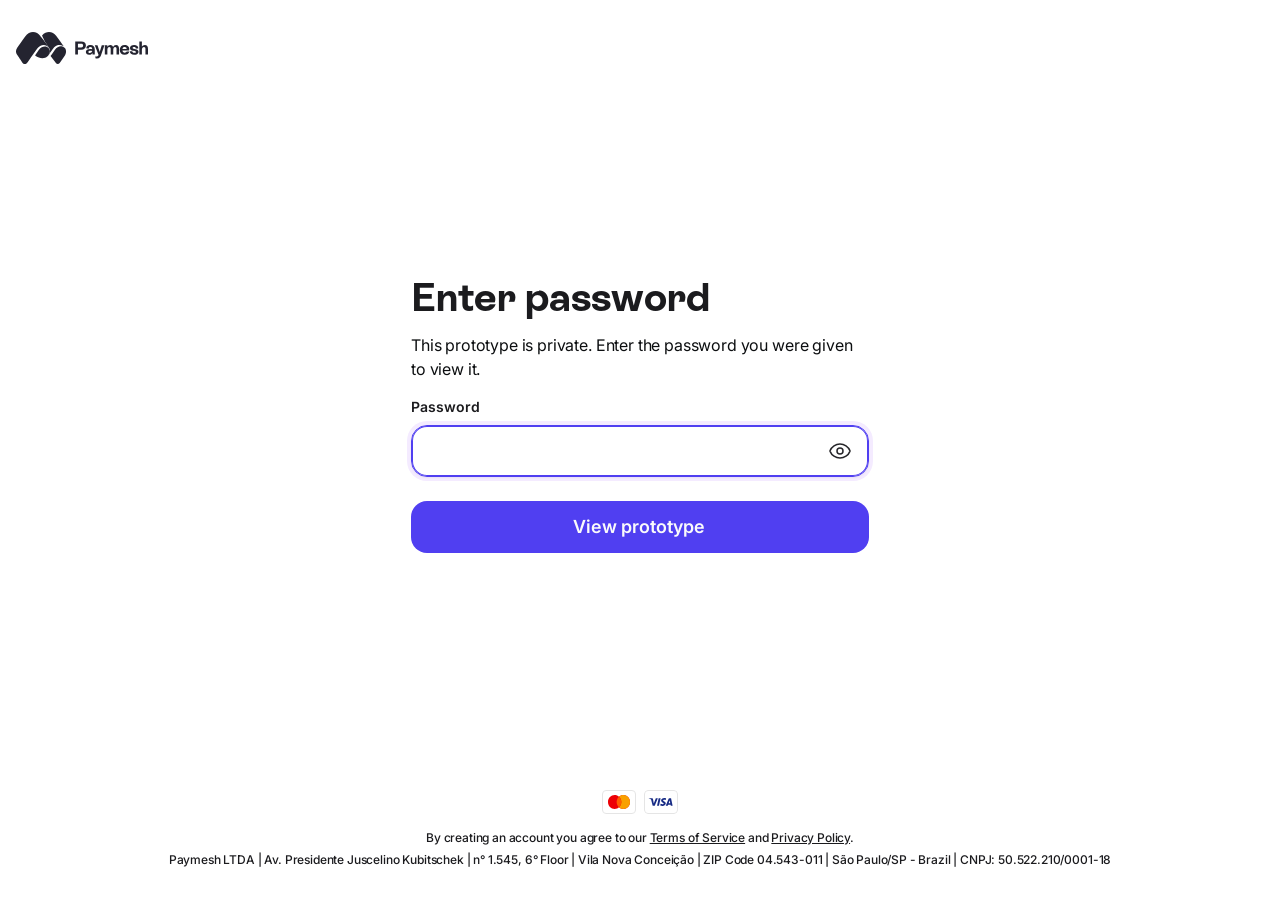
==== commit a01b8c6b: "Load Rebond Grotesque from the uploaded .otf files Moves the uploaded fonts into assets/fonts and de" ====
--- a/index.html
+++ b/index.html
@@ -9,6 +9,7 @@
 <link rel="preconnect" href="https://fonts.googleapis.com" />
 <link rel="preconnect" href="https://fonts.gstatic.com" crossorigin />
 <link href="https://fonts.googleapis.com/css2?family=Inter:wght@400;500;600;700&family=Space+Grotesk:wght@500;700&display=swap" rel="stylesheet" />
+<link rel="preload" href="assets/fonts/Rebond%20Grotesque%20Bold.otf" as="font" type="font/otf" crossorigin />
 <link rel="stylesheet" href="styles/app.css" />
 <link rel="stylesheet" href="styles/ds.css" />
 </head>
--- a/styles/ds.css
+++ b/styles/ds.css
@@ -5,6 +5,43 @@
    Components carry the Figma component name in a comment and use a ds- prefix
    so they can sit alongside the original prototype styles in app.css.
    ========================================================================== */
+
+/* Rebond Grotesque — the .otf files uploaded to the repo (assets/fonts); a weight downloads only when used */
+@font-face {
+  font-family: "Rebond Grotesque";
+  src: url("../assets/fonts/Rebond Grotesque.otf") format("opentype");
+  font-weight: 400;
+  font-style: normal;
+  font-display: swap;
+}
+@font-face {
+  font-family: "Rebond Grotesque";
+  src: url("../assets/fonts/Rebond Grotesque Medium.otf") format("opentype");
+  font-weight: 500;
+  font-style: normal;
+  font-display: swap;
+}
+@font-face {
+  font-family: "Rebond Grotesque";
+  src: url("../assets/fonts/Rebond Grotesque Semibold.otf") format("opentype");
+  font-weight: 600;
+  font-style: normal;
+  font-display: swap;
+}
+@font-face {
+  font-family: "Rebond Grotesque";
+  src: url("../assets/fonts/Rebond Grotesque Bold.otf") format("opentype");
+  font-weight: 700;
+  font-style: normal;
+  font-display: swap;
+}
+@font-face {
+  font-family: "Rebond Grotesque";
+  src: url("../assets/fonts/Rebond Grotesque Extrabold.otf") format("opentype");
+  font-weight: 800;
+  font-style: normal;
+  font-display: swap;
+}
 
 :root {
   /* Colour — text */
@@ -53,6 +90,9 @@
   /* Effects */
   --shadow-xs: 0 1px 2px rgba(0, 0, 0, .05);
   --shadow-xs-focused: 0 1px 2px rgba(0, 0, 0, .05), 0 0 0 4px var(--brand-100);
+  /* Selected input: the 1px border plus a 1px inset ring reads as a 2px border
+     without shifting the content */
+  --shadow-input-selected: inset 0 0 0 1px var(--action-primary-default), var(--shadow-xs-focused);
   --shadow-card-outer: 0 2px 4px rgba(0, 0, 0, .04);
   --shadow-card-inner: 0 6px 16px rgba(0, 0, 0, .04), 0 2px 4px rgba(0, 0, 0, .04), 0 0 1px rgba(0, 0, 0, .4);
 
@@ -74,6 +114,7 @@
   --text-m-semibold: 600 16px/24px var(--font-family-inter);
   --text-s: 400 14px/20px var(--font-family-inter);
   --text-xs: 400 12px/16px var(--font-family-inter);
+  --text-xs-medium: 500 12px/16px var(--font-family-inter);
   --label-m: 600 14px/20px var(--font-family-inter);
   --button-l: 600 18px/26px var(--font-family-inter);
   --link-m: 400 16px/24px var(--font-family-inter);
@@ -111,6 +152,7 @@
   min-height: 32px;
 }
 .ds-nav .logo svg { height: 32px; width: auto; }
+.ds-nav .logo__mark, .ds-nav__short { display: none; }
 
 /* Main Content */
 .ds-main {
@@ -146,9 +188,8 @@
 }
 .ds-footer__methods { display: flex; gap: var(--spacing-8); }
 .ds-footer__text { display: flex; flex-direction: column; gap: 6px; }
-.ds-footer__line { margin: 0; font: var(--text-xs); color: var(--text-primary); }
+.ds-footer__line { margin: 0; font: var(--text-xs-medium); color: var(--text-primary); }
 .ds-footer__line a { color: inherit; }
-.ds-footer__line img { display: inline-block; vertical-align: -3px; margin-left: 2px; }
 
 /* Payment method icon — 34×24 card-scheme badge */
 .ds-method {
@@ -190,7 +231,6 @@
 }
 .ds-link:hover { opacity: .7; }
 .ds-link--strong { font: var(--link-m-semibold); }
-.ds-link--s { font: var(--text-s); }
 .ds-link--block { display: block; margin: 0 auto; text-align: center; }
 
 /* ==========================================================================
@@ -242,6 +282,19 @@
 .ds-spinner { width: 24px; height: 24px; animation: ds-spin .8s linear infinite; }
 @keyframes ds-spin { to { transform: rotate(360deg); } }
 
+/* Authorize button — label, spinner and "Continue" stacked in one centred cell
+   and animated by checkout.js#authorizeSequence */
+.ds-btn.ds-auth { display: grid; place-items: center; overflow: hidden; }
+.ds-auth > * { grid-area: 1 / 1; }
+.ds-auth__label { white-space: nowrap; }
+.ds-auth__spinner { position: relative; z-index: 1; width: 24px; height: 24px; }
+.ds-auth__spinner img { display: block; width: 24px; height: 24px; }
+
+/* Social sign-up buttons: label centred, provider logo pinned 16px from the left */
+.ds-social .ds-btn { position: relative; }
+/* left is measured inside the 1px border, so subtract it to land 16px from the outer edge */
+.ds-social .ds-btn img { position: absolute; left: calc(var(--spacing-16) - 1px); top: 50%; transform: translateY(-50%); }
+
 /* Or Divider */
 .ds-or {
   display: grid;
@@ -277,7 +330,7 @@
   box-shadow: var(--shadow-xs);
   transition: border-color .15s ease, box-shadow .15s ease;
 }
-.ds-input:focus-within { border-color: var(--action-primary-default); box-shadow: var(--shadow-xs-focused); }
+.ds-input:focus-within { border-color: var(--action-primary-default); box-shadow: var(--shadow-input-selected); }
 .ds-input:has([aria-invalid="true"]) { border-color: var(--border-danger); }
 
 .ds-input input,
@@ -312,6 +365,7 @@
 }
 .ds-input__btn:hover { background: var(--surface-secondary); }
 .ds-input__btn img { width: 24px; height: 24px; }
+.ds-input__btn[data-clear] img { width: 20px; height: 20px; }
 
 .ds-hint { margin: 0; font: var(--text-s); color: var(--text-primary); }
 
@@ -321,25 +375,38 @@
 /* Card number — scheme badges inside the field */
 .ds-input__schemes { display: flex; gap: var(--spacing-4); flex: 0 0 auto; }
 
-/* Phone number — dial-code prefix + number */
-.ds-phone { display: grid; grid-template-columns: 122px 1fr; }
+/* Phone number — dial-code prefix + number in one bordered field, so focus
+   (on either part) highlights the whole thing */
+.ds-phone {
+  display: grid; grid-template-columns: 122px 1fr;
+  background: var(--base-white);
+  border: 1px solid var(--border-default);
+  border-radius: var(--radius-xl);
+  box-shadow: var(--shadow-xs);
+  overflow: hidden;
+  transition: border-color .15s ease, box-shadow .15s ease;
+}
+.ds-phone:focus-within { border-color: var(--action-primary-default); box-shadow: var(--shadow-input-selected); }
+.ds-phone:has([aria-invalid="true"]) { border-color: var(--border-danger); }
 .ds-phone__code {
   position: relative;
   display: flex; align-items: center; gap: var(--spacing-8);
-  height: var(--ds-control-h);
+  height: calc(var(--ds-control-h) - 2px);
   padding: 0 var(--spacing-12) 0 var(--spacing-16);
-  border: 1px solid var(--border-default);
-  border-radius: var(--radius-xl) 0 0 var(--radius-xl);
-  box-shadow: var(--shadow-xs);
-  background: var(--base-white);
+  border-right: 1px solid var(--border-default);
   font: var(--text-m);
   color: var(--text-default);
 }
 .ds-phone__code [data-dial] { display: flex; align-items: center; gap: var(--spacing-8); white-space: nowrap; }
 .ds-phone__code > img { width: 24px; height: 24px; margin-left: -6px; }
 .ds-phone__code .flag { width: 24px; height: 24px; border-radius: 50%; box-shadow: 0 0 0 1px var(--border-subtle); }
-.ds-phone__code:focus-within { border-color: var(--action-primary-default); box-shadow: var(--shadow-xs-focused); z-index: 1; }
-.ds-phone .ds-input { border-left: 0; border-radius: 0 var(--radius-xl) var(--radius-xl) 0; }
+.ds-phone .ds-input,
+.ds-phone .ds-input:focus-within,
+.ds-phone .ds-input:has([aria-invalid="true"]) {
+  height: calc(var(--ds-control-h) - 2px);
+  border: 0; border-radius: 0; box-shadow: none;
+  background: transparent; /* let the outer field's selected ring show through */
+}
 
 /* Search — leading icon and a results list */
 .ds-combo { position: relative; }
@@ -376,7 +443,7 @@
   border-radius: var(--radius-m);
   box-shadow: var(--shadow-xs);
 }
-.ds-otp__box:focus { outline: none; border-color: var(--action-primary-default); box-shadow: var(--shadow-xs-focused); }
+.ds-otp__box:focus { outline: none; border-color: var(--action-primary-default); box-shadow: var(--shadow-input-selected); }
 .ds-otp[data-invalid="true"] .ds-otp__box { border-color: var(--border-danger); }
 
 /* ==========================================================================
@@ -499,17 +566,22 @@
 .ds-address__lines { padding: 0 var(--spacing-16) 0 var(--spacing-48); font: var(--text-m); color: var(--text-secondary); }
 .ds-address__lines p { margin: var(--spacing-2) 0 0; }
 
-/* Billing address when it matches shipping */
+/* Billing address when it matches shipping — with an Edit link inside the box */
 .ds-address-summary {
+  display: flex; align-items: flex-start; justify-content: space-between; gap: var(--spacing-8);
   padding: var(--spacing-16);
   background: var(--surface-primary);
-  border: 1px solid var(--border-subtle);
+  border: 1px solid var(--border-default);
   border-radius: var(--radius-m);
   font: var(--text-m);
-  color: var(--text-secondary);
+  color: var(--text-primary);
 }
 .ds-address-summary p { margin: 0; }
-.ds-address-summary p:first-child { color: var(--text-primary); }
+.ds-address-summary p:first-child { font-weight: 600; }
+.ds-link--s-strong { font: 600 14px/20px var(--font-family-inter); letter-spacing: var(--tracking-text); }
+
+/* Two fields side by side (expiry + security code) */
+.ds-row-2 { display: grid; grid-template-columns: minmax(0, 1fr) minmax(0, 1fr); gap: var(--spacing-16); }
 
 .ds-divider { height: 1px; background: var(--border-subtle); border: 0; margin: 0; }
 
@@ -562,12 +634,208 @@
 
 @media (max-width: 560px) {
   .ds-page { padding: var(--spacing-24) var(--spacing-16); }
-  .ds-nav { flex-wrap: wrap; }
-  .ds-nav .ds-link { font-size: 14px; }
-  .ds-main { padding: var(--spacing-48) 0 var(--spacing-48); }
-  .ds-h1 { font-size: 32px; line-height: 36px; }
+  /* Flows "mobile" frames: mark-only logo and "Back to [merchant]" */
+  .ds-nav .logo > svg, .ds-nav__long { display: none; }
+  .ds-nav .logo__mark { display: inline-flex; }
+  .ds-nav__short { display: inline; }
+  .ds-page { padding-top: var(--spacing-16); }
+  .ds-main { justify-content: flex-start; padding: var(--spacing-48) 0 var(--spacing-48); }
+  .ds-h1 { font-size: 32px; line-height: 32px; letter-spacing: -0.64px; }
+  .ds-h1--large { font: var(--heading-3xl); letter-spacing: 0; } /* the mobile frames keep 40px here */
   .ds-otp__box { width: 100%; min-width: 0; height: 52px; }
   .ds-transfer { gap: var(--spacing-8); padding: 0; }
   .ds-footer { padding-bottom: 44px; } /* clear the prototype pill */
-  .ds-footer__line { font-size: 11px; }
-}
+}
+
+/* ==========================================================================
+   Split-payment widget — Figma Flows "registration-10" (widget.html, #/v2/payment)
+   ========================================================================== */
+
+:root {
+  --primary-blue-600: #2563eb; /* Switch on, as in the Figma component */
+  --primary-gray-300: #d2d5da; /* Switch off */
+  --brand-50: #f9f5ff;
+}
+
+.sw-stage {
+  min-height: 100vh;
+  min-height: 100dvh;
+  display: grid;
+  grid-template-columns: minmax(0, 1fr); /* let the widget shrink below 423px on phones */
+  place-items: center;
+  padding: var(--spacing-48) var(--spacing-16);
+  background: var(--base-white);
+  font: var(--text-m);
+  letter-spacing: var(--tracking-text);
+  color: var(--text-primary);
+}
+.sw { width: var(--ds-col); max-width: 100%; }
+
+.sw-main { display: flex; flex-direction: column; gap: var(--spacing-24); }
+.sw-section { display: flex; flex-direction: column; gap: var(--spacing-8); }
+.sw-section__head { display: flex; align-items: center; justify-content: space-between; gap: var(--spacing-12); }
+.sw-section__head--top { align-items: flex-start; }
+.sw-section__head--baseline { align-items: baseline; }
+
+.sw-amounts { display: flex; flex-direction: column; align-items: flex-end; text-align: right; flex: 0 0 auto; }
+.sw-sub { font: var(--text-s); color: var(--text-tertiary); }
+
+/* Switch */
+.sw-switch { display: inline-flex; align-items: center; gap: var(--spacing-12); cursor: pointer; }
+.sw-switch input { position: absolute; opacity: 0; width: 1px; height: 1px; }
+.sw-switch__track {
+  position: relative;
+  width: 36px; height: 20px;
+  border-radius: 100px;
+  background: var(--primary-gray-300);
+  transition: background-color .2s ease;
+}
+.sw-switch__track::after {
+  content: "";
+  position: absolute; top: 2px; left: 2px;
+  width: 16px; height: 16px;
+  border-radius: 100px;
+  background: var(--base-white);
+  box-shadow: 0 2px 4px rgba(39, 39, 39, .1);
+  transition: transform .2s ease;
+}
+.sw-switch input:checked + .sw-switch__track { background: var(--primary-blue-600); }
+.sw-switch input:checked + .sw-switch__track::after { transform: translateX(16px); }
+.sw-switch input:focus-visible + .sw-switch__track { box-shadow: var(--shadow-xs-focused); }
+.sw-switch__label { font: 600 14px/20px var(--font-family-inter); letter-spacing: var(--tracking-text); color: #000; }
+.sw-switch-row { display: flex; justify-content: flex-end; }
+.sw-section--balance { gap: var(--spacing-12); }
+
+/* Radio group item — the new 16px-radius version that can hold an amount editor */
+.sw-item {
+  display: flex; flex-direction: column; gap: var(--spacing-16);
+  padding: var(--spacing-16);
+  border: 1px solid var(--border-subtle);
+  border-radius: var(--radius-xl);
+  background: var(--base-white);
+}
+.sw-item[aria-checked="true"] {
+  border-color: var(--action-primary-default);
+  box-shadow: inset 0 0 0 1px var(--action-primary-default);
+}
+.sw-item__row { display: flex; align-items: flex-start; gap: var(--spacing-12); width: 100%; }
+.sw-item__pick { padding: 0; border: 0; background: none; font: inherit; color: inherit; text-align: left; cursor: pointer; }
+.sw-item .ds-option__side > img { width: 45px; height: 32px; }
+.sw-item[aria-checked="true"] .ds-option__radio {
+  border: 0;
+  background: url("../assets/ds/radio-selected.svg") center/16px no-repeat;
+}
+
+/* A card that pays the whole order (no balance): selected option, no amount editor */
+.sw-item--covers[aria-checked="true"] {
+  /* 2px border: 1px border plus the 1px inset ring from .sw-item[aria-checked=true] */
+  border-color: var(--action-primary-default);
+  background: var(--surface-primary);
+  color: var(--text-brand);
+}
+.sw-item--covers[aria-checked="true"] .ds-option__radio {
+  background: var(--action-primary-default) url("../assets/ds/radio-check.svg") center/11px no-repeat;
+}
+
+/* Paymesh balance checkbox (square) */
+.sw-square {
+  flex: 0 0 auto;
+  width: 16px; height: 16px; margin-top: 4px;
+  border: 1px solid var(--action-primary-default);
+  border-radius: var(--radius-s);
+  background: var(--brand-50) url("../assets/ds/check-brand.svg") center/11px no-repeat;
+}
+
+/* Amount field + chips */
+.sw-editor { display: flex; flex-direction: column; align-items: flex-end; gap: var(--spacing-8); }
+.sw-editor__input { align-self: stretch; }
+.sw-editor__input input { text-align: right; }
+.sw-chips { display: flex; flex-wrap: wrap; justify-content: flex-end; gap: var(--spacing-8); }
+.sw-chip {
+  display: inline-flex; align-items: center; justify-content: center;
+  height: 32px;
+  padding: 0 var(--spacing-16);
+  border: 0;
+  border-radius: var(--radius-full);
+  background: var(--surface-secondary);
+  font: var(--text-xs);
+  font-weight: 500;
+  letter-spacing: var(--tracking-text);
+  color: var(--text-primary);
+  cursor: pointer;
+}
+.sw-chip:hover { background: var(--border-subtle); }
+.sw-chip[aria-pressed="true"] { background: var(--action-primary-default); color: var(--text-inverse); }
+
+/* Billing info — plain text under its header */
+.sw-billing { font: var(--text-m); color: var(--text-primary); }
+.sw-billing p { margin: 0; }
+.sw-billing p:first-child { font-weight: 600; }
+
+/* Header: title with the merchant's 24px logo on the right */
+.sw-head { display: flex; align-items: center; justify-content: space-between; gap: var(--spacing-12); padding: 0 var(--spacing-16); }
+.sw-head .ds-card__title { padding: 0; }
+.sw-head__logo { width: 32px; height: 32px; border-radius: var(--radius-full); object-fit: cover; flex: 0 0 auto; }
+.sw.ds-card { gap: var(--spacing-16); }
+
+/* Body: full-width dividers, so the horizontal padding moves onto each block */
+.sw .sw-body { padding: var(--spacing-24) 0 var(--spacing-16); gap: var(--spacing-24); }
+.sw-pad { padding: 0 var(--spacing-16); }
+.sw-divider { width: 100%; height: 0; margin: 0; border: 0; border-top: 1px solid var(--border-subtle); }
+
+/* Amount to pay */
+.sw-total { display: flex; align-items: flex-start; justify-content: space-between; gap: var(--spacing-4); }
+.sw-total__label,
+.sw-total__usd { font: var(--heading-m-bold); letter-spacing: 0; color: #000; }
+.sw-total__value { display: flex; flex-direction: column; align-items: flex-end; gap: var(--spacing-2); text-align: right; }
+.sw-total__token { font: var(--text-s); color: var(--text-muted); }
+
+/* Info box uses the brand border in this layout */
+.sw .ds-info { border-color: var(--action-primary-default); }
+
+/* ==========================================================================
+   Menu of prototypes after the password screen (#/menu) — deliberately plain
+   ========================================================================== */
+
+.menu {
+  max-width: 560px;
+  margin: 0 auto;
+  padding: var(--spacing-48) var(--spacing-16);
+  font: var(--text-m);
+  letter-spacing: var(--tracking-text);
+  color: var(--text-primary);
+}
+.menu h1 { margin: 0 0 var(--spacing-32); font: var(--heading-2xl); }
+.menu h2 { margin: var(--spacing-32) 0 var(--spacing-8); font: var(--heading-s); }
+.menu h3 { margin: 0 0 var(--spacing-4); font: var(--text-m-semibold); font-family: ui-monospace, SFMono-Regular, Menlo, monospace; }
+.menu ul { margin: 0; padding: 0; list-style: none; }
+.menu__links li + li { margin-top: var(--spacing-4); }
+.menu__links a { color: var(--text-primary); text-decoration: underline; text-underline-offset: 3px; }
+.menu__links a:hover { opacity: .7; }
+.menu__entry + .menu__entry { margin-top: var(--spacing-16); }
+.menu__note { margin: 0; color: var(--text-secondary); }
+
+/* Amount scenarios beside the widget (below 760px they sit above it) */
+.sw-wrap { position: relative; width: var(--ds-col); max-width: 100%; display: flex; flex-direction: column; }
+.sw-wrap .sw { width: 100%; }
+.sw-random {
+  position: absolute; top: 0; left: calc(100% + var(--spacing-16));
+  display: flex; flex-direction: column; align-items: flex-start; gap: var(--spacing-8);
+}
+.sw-random__btn {
+  padding: 6px 12px;
+  border: 1px solid var(--border-default);
+  border-radius: var(--radius-full);
+  background: var(--base-white);
+  font: var(--text-s);
+  letter-spacing: var(--tracking-text);
+  color: var(--text-primary);
+  white-space: nowrap;
+  cursor: pointer;
+}
+.sw-random__btn:hover { background: var(--surface-secondary); }
+@media (max-width: 760px) {
+  .sw-random { position: static; flex-direction: row; flex-wrap: wrap; justify-content: center; margin-bottom: var(--spacing-12); }
+}
+
+.sw-cards { display: flex; flex-direction: column; gap: var(--spacing-8); }
